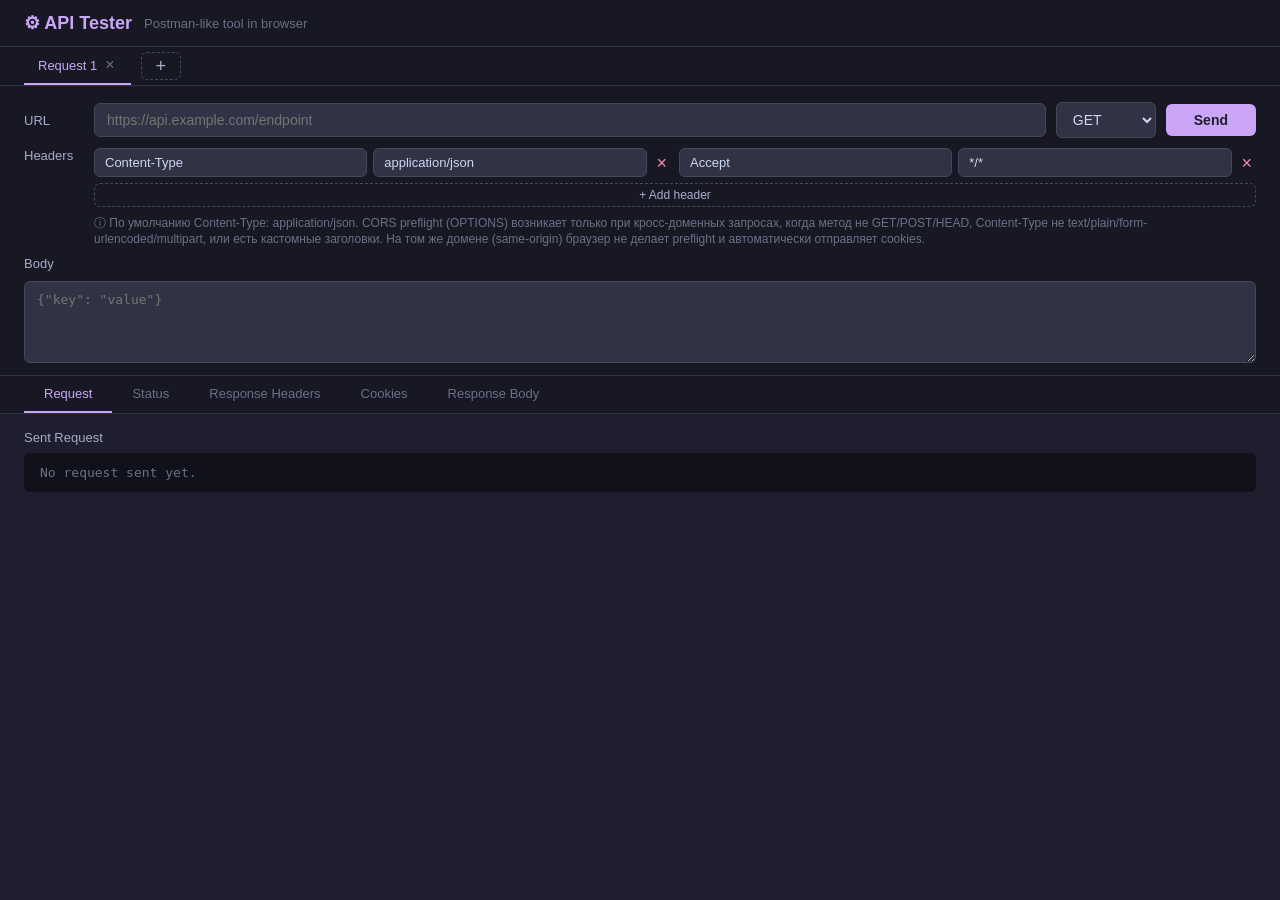
==== index.html @ 56a6bb6e "split index.html into 3 files" ====
<!DOCTYPE html>
<html lang="ru">
<head>
<meta charset="UTF-8">
<meta name="viewport" content="width=device-width, initial-scale=1.0">
<title>API Tester</title>
<link rel="stylesheet" href="./main.css">
</head>
<body>

<div class="container">
<header>
<h1>&#x2699; API Tester</h1>
<span>Postman-like tool in browser</span>
</header>

<div class="tab-bar" id="tabBar"></div>

<div class="request-panel">
<div class="row">
<label for="url">URL</label>
<input type="text" id="url" class="url-input" placeholder="https://api.example.com/endpoint">
<select id="method" class="method-select">
<option value="GET">GET</option>
<option value="POST">POST</option>
<option value="PUT">PUT</option>
<option value="PATCH">PATCH</option>
<option value="DELETE">DELETE</option>
<option value="HEAD">HEAD</option>
<option value="OPTIONS">OPTIONS</option>
</select>
<button id="sendBtn" class="send-btn">Send</button>
<span id="loading" class="loading">Sending...</span>
</div>

<div class="row" style="align-items: flex-start;">
<label>Headers</label>
<div style="flex:1; display:flex; flex-direction:column; gap:6px;">
<div id="headersList" class="headers-grid"></div>
<button class="add-header-btn" onclick="addHeader()">+ Add header</button>
    <div class="hint">&#x24d8; По умолчанию Content-Type: application/json. CORS preflight (OPTIONS) возникает только при кросс-доменных запросах, когда метод не GET/POST/HEAD, Content-Type не text/plain/form-urlencoded/multipart, или есть кастомные заголовки. На том же домене (same-origin) браузер не делает preflight и автоматически отправляет cookies.</div>
</div>
</div>

<div class="row" style="align-items: flex-start;">
<label>Body</label>
<textarea id="body" rows="4" placeholder='{"key": "value"}'></textarea>
</div>
</div>

<div class="response-panel">
<div class="resp-tabs">
<div class="resp-tab active" data-tab="request" onclick="switchRespTab('request')">Request</div>
<div class="resp-tab" data-tab="status" onclick="switchRespTab('status')">Status</div>
<div class="resp-tab" data-tab="headers" onclick="switchRespTab('headers')">Response Headers</div>
<div class="resp-tab" data-tab="cookies" onclick="switchRespTab('cookies')">Cookies</div>
<div class="resp-tab" data-tab="body" onclick="switchRespTab('body')">Response Body</div>
</div>

<div class="resp-content">
<div id="tab-request" class="resp-pane active">
<h3>Sent Request</h3>
<pre id="requestDisplay"><span style="color:#6c7086;">No request sent yet.</span></pre>
</div>
<div id="tab-status" class="resp-pane">
<h3>Status</h3>
<div id="statusDisplay"><span style="color:#6c7086;">No request sent yet.</span></div>
</div>
<div id="tab-headers" class="resp-pane">
<h3>Response Headers</h3>
<pre id="headersDisplay"><span style="color:#6c7086;">No request sent yet.</span></pre>
</div>
<div id="tab-cookies" class="resp-pane">
<h3>Cookies</h3>
<div id="cookieInfo" class="cookie-info"><span style="color:#6c7086;">No request sent yet.</span></div>
<div style="margin-bottom:8px;display:flex;gap:6px;align-items:center;">
<textarea id="cookiesEditor" rows="4" style="flex:1;background:#313244;border:1px solid #45475a;color:#cdd6f4;padding:8px 10px;border-radius:6px;font-size:13px;font-family:'JetBrains Mono','Cascadia Code','Fira Code',monospace;resize:vertical;" placeholder="name1=value1; name2=value2"></textarea>
<button id="saveCookiesBtn" style="background:#a6e3a1;color:#1e1e2e;border:none;padding:8px 16px;border-radius:6px;font-weight:600;font-size:13px;cursor:pointer;white-space:nowrap;">Save Cookies</button>
</div>
<div style="font-size:12px;color:#a6adc8;margin-bottom:6px;">Cookies stored by domain:</div>
<div id="cookiesDisplay"></div>
</div>
<div id="tab-body" class="resp-pane">
<h3>Response Body</h3>
<pre id="bodyDisplay"><span style="color:#6c7086;">No request sent yet.</span></pre>
</div>
</div>
</div>
</div>

<script src="./main.js"></script>
</body>
</html>
---- main.css ----
* { margin: 0; padding: 0; box-sizing: border-box; }
body { font-family: -apple-system, BlinkMacSystemFont, 'Segoe UI', Roboto, sans-serif; background: #1e1e2e; color: #cdd6f4; height: 100vh; }
.container { display: flex; flex-direction: column; height: 100vh; }
header { background: #181825; padding: 12px 24px; border-bottom: 1px solid #313244; display: flex; align-items: center; gap: 12px; }
header h1 { font-size: 18px; font-weight: 600; color: #cba6f7; }
header span { color: #6c7086; font-size: 13px; }

.tab-bar { background: #181825; border-bottom: 1px solid #313244; display: flex; align-items: center; padding: 0 24px; gap: 2px; overflow-x: auto; }
.tab-bar .tab-item { display: flex; align-items: center; gap: 6px; padding: 10px 14px; font-size: 13px; color: #6c7086; cursor: pointer; border-bottom: 2px solid transparent; white-space: nowrap; transition: all .15s; user-select: none; }
.tab-bar .tab-item:hover { color: #cdd6f4; }
.tab-bar .tab-item.active { color: #cba6f7; border-bottom-color: #cba6f7; }
.tab-bar .tab-item .close-btn { font-size: 16px; line-height: 1; color: #6c7086; background: none; border: none; cursor: pointer; padding: 0 2px; border-radius: 3px; }
.tab-bar .tab-item .close-btn:hover { color: #f38ba8; background: rgba(243,139,168,.15); }
.tab-bar .add-btn { background: none; border: 1px dashed #45475a; color: #a6adc8; padding: 4px 14px; border-radius: 6px; cursor: pointer; font-size: 18px; line-height: 1; margin-left: 8px; flex-shrink: 0; }
.tab-bar .add-btn:hover { border-color: #cba6f7; color: #cba6f7; }

.request-panel { padding: 16px 24px 12px; background: #181825; border-bottom: 1px solid #313244; display: flex; flex-direction: column; gap: 10px; }
.row { display: flex; gap: 10px; align-items: center; flex-wrap: wrap; }
.row label { font-size: 13px; font-weight: 500; color: #a6adc8; min-width: 60px; }
.row input, .row select { background: #313244; border: 1px solid #45475a; color: #cdd6f4; padding: 8px 12px; border-radius: 6px; font-size: 14px; }
.row input:focus, .row select:focus { outline: none; border-color: #cba6f7; }
.url-input { flex: 1; min-width: 200px; }
.method-select { width: 100px; }
.send-btn { background: #cba6f7; color: #1e1e2e; border: none; padding: 8px 28px; border-radius: 6px; font-weight: 600; font-size: 14px; cursor: pointer; transition: background .15s; white-space: nowrap; }
.send-btn:hover { background: #b4befe; }
.send-btn:disabled { opacity: .5; cursor: not-allowed; }
textarea { background: #313244; border: 1px solid #45475a; color: #cdd6f4; padding: 10px 12px; border-radius: 6px; font-size: 13px; font-family: 'JetBrains Mono', 'Cascadia Code', 'Fira Code', monospace; resize: vertical; width: 100%; }
textarea:focus { outline: none; border-color: #cba6f7; }
.headers-grid { display: grid; grid-template-columns: 1fr 1fr; gap: 8px; align-items: start; }
.header-pair { display: flex; gap: 6px; align-items: center; }
.header-pair input { flex: 1; background: #313244; border: 1px solid #45475a; color: #cdd6f4; padding: 6px 10px; border-radius: 6px; font-size: 13px; }
.header-pair input:focus { outline: none; border-color: #cba6f7; }
.header-pair .remove-btn { background: none; border: none; color: #f38ba8; cursor: pointer; font-size: 18px; line-height: 1; padding: 2px 4px; }
.add-header-btn { background: none; border: 1px dashed #45475a; color: #a6adc8; padding: 4px 12px; border-radius: 6px; cursor: pointer; font-size: 12px; }
.add-header-btn:hover { border-color: #cba6f7; color: #cba6f7; }
.hint { font-size: 12px; color: #6c7086; margin-top: 2px; }

.response-panel { flex: 1; display: flex; flex-direction: column; min-height: 0; }
.resp-tabs { display: flex; border-bottom: 1px solid #313244; background: #181825; padding: 0 24px; gap: 0; }
.resp-tab { padding: 10px 20px; font-size: 13px; color: #6c7086; cursor: pointer; border-bottom: 2px solid transparent; transition: all .15s; }
.resp-tab:hover { color: #cdd6f4; }
.resp-tab.active { color: #cba6f7; border-bottom-color: #cba6f7; }
.resp-content { flex: 1; overflow: auto; padding: 0; }
.resp-pane { display: none; padding: 16px 24px; height: 100%; }
.resp-pane.active { display: block; }
.resp-pane pre { background: #11111b; padding: 12px 16px; border-radius: 6px; font-size: 13px; font-family: 'JetBrains Mono', 'Cascadia Code', 'Fira Code', monospace; overflow: auto; white-space: pre-wrap; word-break: break-all; max-height: calc(100vh - 460px); }
.resp-pane h3 { font-size: 13px; font-weight: 500; color: #a6adc8; margin-bottom: 8px; }
.status-badge { display: inline-block; padding: 4px 12px; border-radius: 4px; font-size: 13px; font-weight: 600; }
.status-2xx { background: #a6e3a1; color: #1e1e2e; }
.status-3xx { background: #f9e2af; color: #1e1e2e; }
.status-4xx { background: #fab387; color: #1e1e2e; }
.status-5xx { background: #f38ba8; color: #1e1e2e; }
.cookie-info { font-size: 13px; color: #a6adc8; margin-bottom: 8px; }
.cookie-info span { color: #cdd6f4; }
.cookie-domain { color: #cba6f7; font-weight: 600; font-size: 13px; margin-top: 8px; }
.cookie-entry { font-size: 13px; font-family: 'JetBrains Mono', 'Cascadia Code', 'Fira Code', monospace; margin-left: 16px; }
.cookie-flags { color: #6c7086; font-size: 11px; }
.loading { display: none; color: #a6adc8; font-size: 13px; margin-left: 10px; }
.loading.active { display: inline; }
.error-text { color: #f38ba8; }
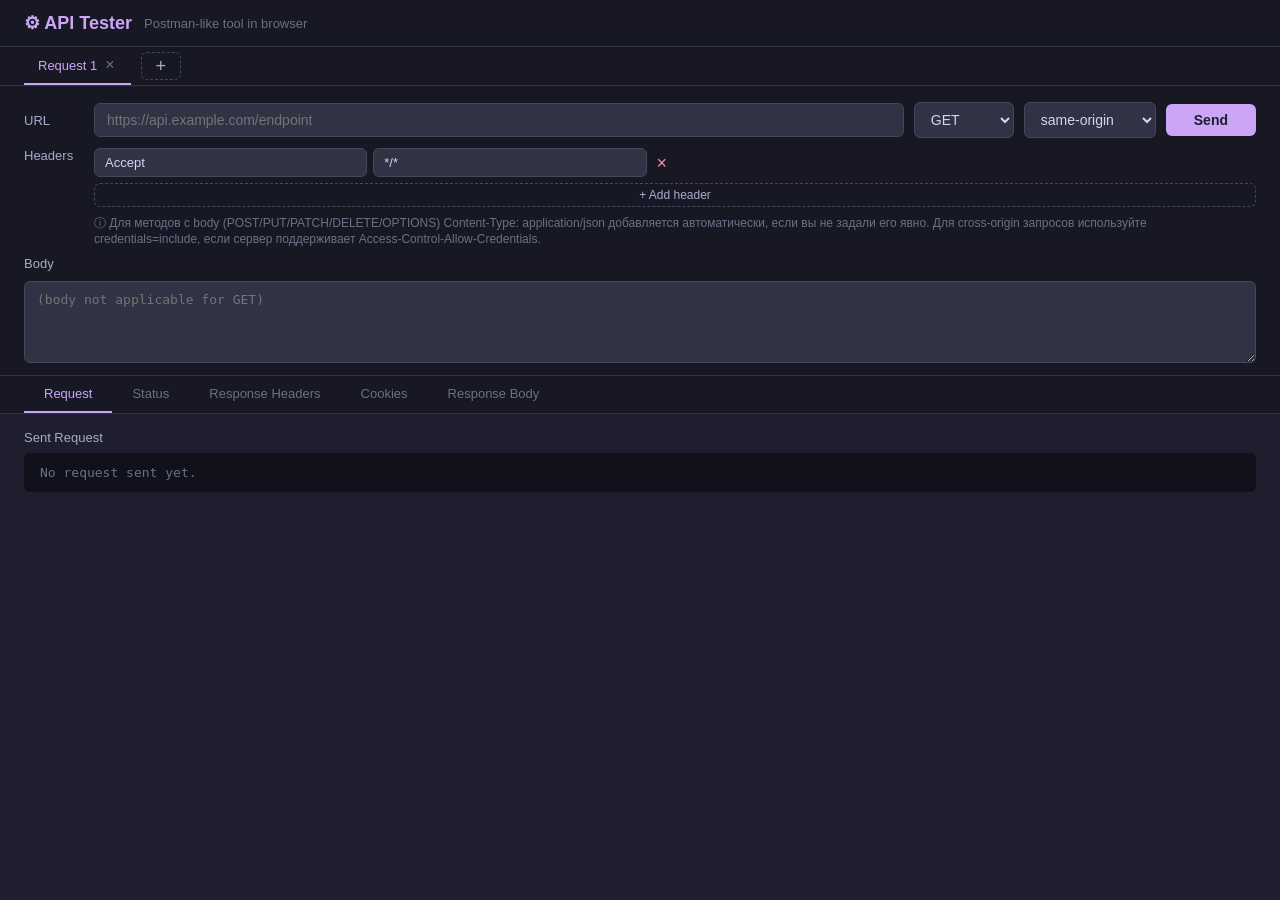
==== commit ad40747d: "add improvements" ====
--- a/index.html
+++ b/index.html
@@ -29,6 +29,11 @@
 <option value="HEAD">HEAD</option>
 <option value="OPTIONS">OPTIONS</option>
 </select>
+<select id="credentials" class="method-select" style="width:auto; min-width: 132px;">
+<option value="same-origin">same-origin</option>
+<option value="include">include</option>
+<option value="omit">omit</option>
+</select>
 <button id="sendBtn" class="send-btn">Send</button>
 <span id="loading" class="loading">Sending...</span>
 </div>
@@ -38,7 +43,7 @@
 <div style="flex:1; display:flex; flex-direction:column; gap:6px;">
 <div id="headersList" class="headers-grid"></div>
 <button class="add-header-btn" onclick="addHeader()">+ Add header</button>
-    <div class="hint">&#x24d8; По умолчанию Content-Type: application/json. CORS preflight (OPTIONS) возникает только при кросс-доменных запросах, когда метод не GET/POST/HEAD, Content-Type не text/plain/form-urlencoded/multipart, или есть кастомные заголовки. На том же домене (same-origin) браузер не делает preflight и автоматически отправляет cookies.</div>
+    <div class="hint">&#x24d8; Для методов с body (POST/PUT/PATCH/DELETE/OPTIONS) Content-Type: application/json добавляется автоматически, если вы не задали его явно. Для cross-origin запросов используйте credentials=include, если сервер поддерживает Access-Control-Allow-Credentials.</div>
 </div>
 </div>
 
--- a/main.css
+++ b/main.css
@@ -43,7 +43,7 @@
 .resp-content { flex: 1; overflow: auto; padding: 0; }
 .resp-pane { display: none; padding: 16px 24px; height: 100%; }
 .resp-pane.active { display: block; }
-.resp-pane pre { background: #11111b; padding: 12px 16px; border-radius: 6px; font-size: 13px; font-family: 'JetBrains Mono', 'Cascadia Code', 'Fira Code', monospace; overflow: auto; white-space: pre-wrap; word-break: break-all; max-height: calc(100vh - 460px); }
+.resp-pane pre { background: #11111b; padding: 12px 16px; border-radius: 6px; font-size: 13px; font-family: 'JetBrains Mono', 'Cascadia Code', 'Fira Code', monospace; overflow: auto; white-space: pre-wrap; word-break: break-all; max-height: none; }
 .resp-pane h3 { font-size: 13px; font-weight: 500; color: #a6adc8; margin-bottom: 8px; }
 .status-badge { display: inline-block; padding: 4px 12px; border-radius: 4px; font-size: 13px; font-weight: 600; }
 .status-2xx { background: #a6e3a1; color: #1e1e2e; }
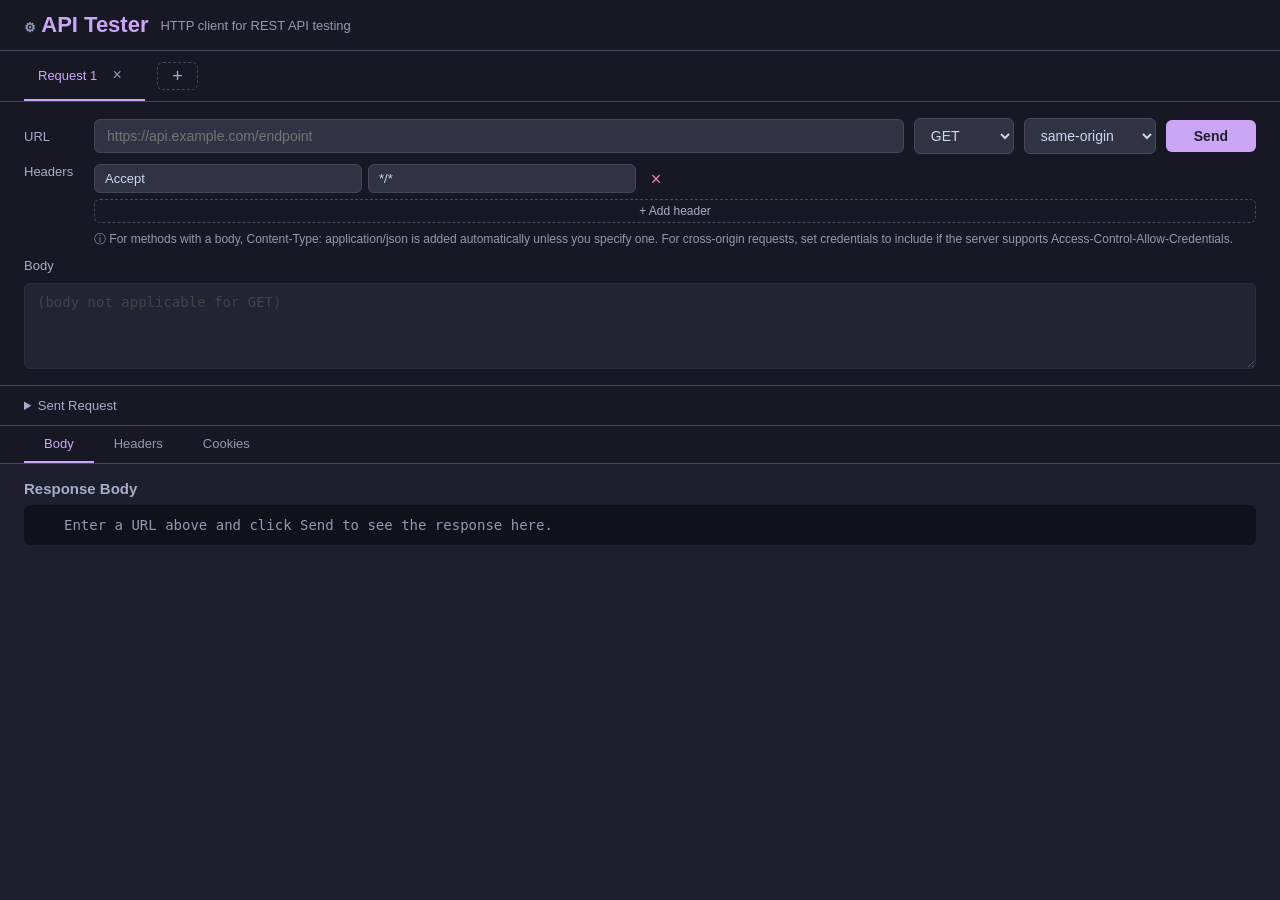
==== commit 0f30c10e: "fix" ====
--- a/index.html
+++ b/index.html
@@ -1,5 +1,5 @@
 <!DOCTYPE html>
-<html lang="ru">
+<html lang="en">
 <head>
 <meta charset="UTF-8">
 <meta name="viewport" content="width=device-width, initial-scale=1.0">
@@ -10,8 +10,8 @@
 
 <div class="container">
 <header>
-<h1>&#x2699; API Tester</h1>
-<span>Postman-like tool in browser</span>
+<h1><span aria-hidden="true">&#x2699;</span> API Tester</h1>
+<span>HTTP client for REST API testing</span>
 </header>
 
 <div class="tab-bar" id="tabBar"></div>
@@ -19,8 +19,9 @@
 <div class="request-panel">
 <div class="row">
 <label for="url">URL</label>
-<input type="text" id="url" class="url-input" placeholder="https://api.example.com/endpoint">
-<select id="method" class="method-select">
+<input type="text" id="url" class="url-input" placeholder="https://api.example.com/endpoint" aria-label="Request URL">
+<span id="urlError" class="url-error"></span>
+<select id="method" class="method-select" aria-label="HTTP method">
 <option value="GET">GET</option>
 <option value="POST">POST</option>
 <option value="PUT">PUT</option>
@@ -29,65 +30,73 @@
 <option value="HEAD">HEAD</option>
 <option value="OPTIONS">OPTIONS</option>
 </select>
-<select id="credentials" class="method-select" style="width:auto; min-width: 132px;">
+<select id="credentials" class="credentials-select" aria-label="Fetch credentials mode">
 <option value="same-origin">same-origin</option>
 <option value="include">include</option>
 <option value="omit">omit</option>
 </select>
-<button id="sendBtn" class="send-btn">Send</button>
-<span id="loading" class="loading">Sending...</span>
+<button id="sendBtn" class="send-btn" aria-label="Send request (Ctrl+Enter)">Send</button>
+<div class="loading-spinner" id="loadingSpinner" role="status" aria-label="Sending request"></div>
 </div>
 
-<div class="row" style="align-items: flex-start;">
-<label>Headers</label>
+<div class="row row-top">
+<span class="row-label">Headers</span>
 <div style="flex:1; display:flex; flex-direction:column; gap:6px;">
 <div id="headersList" class="headers-grid"></div>
-<button class="add-header-btn" onclick="addHeader()">+ Add header</button>
-    <div class="hint">&#x24d8; Для методов с body (POST/PUT/PATCH/DELETE/OPTIONS) Content-Type: application/json добавляется автоматически, если вы не задали его явно. Для cross-origin запросов используйте credentials=include, если сервер поддерживает Access-Control-Allow-Credentials.</div>
+<button id="addHeaderBtn" class="add-header-btn">+ Add header</button>
+<div class="hint">&#x24d8; For methods with a body, Content-Type: application/json is added automatically unless you specify one. For cross-origin requests, set credentials to include if the server supports Access-Control-Allow-Credentials.</div>
 </div>
 </div>
 
-<div class="row" style="align-items: flex-start;">
-<label>Body</label>
-<textarea id="body" rows="4" placeholder='{"key": "value"}'></textarea>
+<div class="row row-top">
+<label for="body">Body</label>
+<textarea id="body" rows="4" placeholder='{"key": "value"}' aria-label="Request body (ignored for GET/HEAD)"></textarea>
 </div>
 </div>
 
 <div class="response-panel">
-<div class="resp-tabs">
-<div class="resp-tab active" data-tab="request" onclick="switchRespTab('request')">Request</div>
-<div class="resp-tab" data-tab="status" onclick="switchRespTab('status')">Status</div>
-<div class="resp-tab" data-tab="headers" onclick="switchRespTab('headers')">Response Headers</div>
-<div class="resp-tab" data-tab="cookies" onclick="switchRespTab('cookies')">Cookies</div>
-<div class="resp-tab" data-tab="body" onclick="switchRespTab('body')">Response Body</div>
+<div class="request-details">
+<details id="requestDetails">
+<summary>Sent Request</summary>
+<pre id="requestDisplay"><span class="empty-state">No request sent yet.</span></pre>
+</details>
+</div>
+
+<div id="statusBar" class="status-bar" role="status" aria-live="polite">
+<div class="status-bar-left">
+<div id="statusBarBadge"></div>
+</div>
+<div class="status-bar-meta">
+<span id="statusBarTime"></span>
+<span id="statusBarSize"></span>
+</div>
+</div>
+<div id="statusStrip" class="status-strip"></div>
+
+<div class="resp-tabs" role="tablist" aria-label="Response panels">
+<div class="resp-tab active" role="tab" id="tab-btn-body" tabindex="0" aria-selected="true" aria-controls="tab-pane-body" data-tab="body">Body</div>
+<div class="resp-tab" role="tab" id="tab-btn-headers" tabindex="-1" aria-selected="false" aria-controls="tab-pane-headers" data-tab="headers">Headers</div>
+<div class="resp-tab" role="tab" id="tab-btn-cookies" tabindex="-1" aria-selected="false" aria-controls="tab-pane-cookies" data-tab="cookies">Cookies</div>
 </div>
 
 <div class="resp-content">
-<div id="tab-request" class="resp-pane active">
-<h3>Sent Request</h3>
-<pre id="requestDisplay"><span style="color:#6c7086;">No request sent yet.</span></pre>
+<div id="tab-pane-body" class="resp-pane active" role="tabpanel" aria-labelledby="tab-btn-body">
+<h3>Response Body</h3>
+<pre id="bodyDisplay"><span class="empty-state">Enter a URL above and click Send to see the response here.</span></pre>
 </div>
-<div id="tab-status" class="resp-pane">
-<h3>Status</h3>
-<div id="statusDisplay"><span style="color:#6c7086;">No request sent yet.</span></div>
+<div id="tab-pane-headers" class="resp-pane" role="tabpanel" aria-labelledby="tab-btn-headers">
+<h3>Response Headers</h3>
+<pre id="headersDisplay"><span class="empty-state">No request sent yet.</span></pre>
 </div>
-<div id="tab-headers" class="resp-pane">
-<h3>Response Headers</h3>
-<pre id="headersDisplay"><span style="color:#6c7086;">No request sent yet.</span></pre>
+<div id="tab-pane-cookies" class="resp-pane" role="tabpanel" aria-labelledby="tab-btn-cookies">
+<h3>Cookies</h3>
+<div id="cookieInfo" class="cookie-info"><span class="empty-state">No request sent yet.</span></div>
+<div style="margin-bottom:8px;display:flex;gap:6px;align-items:center;">
+<textarea id="cookiesEditor" class="cookies-editor" rows="4" placeholder="name1=value1; name2=value2" aria-label="Cookie editor"></textarea>
+<button id="saveCookiesBtn" class="save-cookies-btn">Save Locally</button>
 </div>
-<div id="tab-cookies" class="resp-pane">
-<h3>Cookies</h3>
-<div id="cookieInfo" class="cookie-info"><span style="color:#6c7086;">No request sent yet.</span></div>
-<div style="margin-bottom:8px;display:flex;gap:6px;align-items:center;">
-<textarea id="cookiesEditor" rows="4" style="flex:1;background:#313244;border:1px solid #45475a;color:#cdd6f4;padding:8px 10px;border-radius:6px;font-size:13px;font-family:'JetBrains Mono','Cascadia Code','Fira Code',monospace;resize:vertical;" placeholder="name1=value1; name2=value2"></textarea>
-<button id="saveCookiesBtn" style="background:#a6e3a1;color:#1e1e2e;border:none;padding:8px 16px;border-radius:6px;font-weight:600;font-size:13px;cursor:pointer;white-space:nowrap;">Save Cookies</button>
-</div>
-<div style="font-size:12px;color:#a6adc8;margin-bottom:6px;">Cookies stored by domain:</div>
+<div style="font-size:12px;color:var(--text-subtle);margin-bottom:6px;">Local cookie reference (per domain) — stored for reference only, not sent with requests.</div>
 <div id="cookiesDisplay"></div>
-</div>
-<div id="tab-body" class="resp-pane">
-<h3>Response Body</h3>
-<pre id="bodyDisplay"><span style="color:#6c7086;">No request sent yet.</span></pre>
 </div>
 </div>
 </div>
--- a/main.css
+++ b/main.css
@@ -1,60 +1,414 @@
+:root {
+  --bg-base: #1e1e2e;
+  --bg-mantle: #181825;
+  --bg-crust: #11111b;
+  --bg-surface: #313244;
+  --border: #45475a;
+  --text-primary: #cdd6f4;
+  --text-secondary: #a6adc8;
+  --text-subtle: #9399b2;
+  --accent: #cba6f7;
+  --accent-hover: #b4befe;
+  --success: #a6e3a1;
+  --warning: #f9e2af;
+  --danger: #fab387;
+  --error: #f38ba8;
+  --radius: 6px;
+  --shadow-panel: 0 1px 3px rgba(0,0,0,0.3);
+  --shadow-card: 0 2px 8px rgba(0,0,0,0.4);
+  --font-body: -apple-system, BlinkMacSystemFont, 'Segoe UI', Roboto, sans-serif;
+  --font-mono: 'JetBrains Mono', 'Cascadia Code', 'Fira Code', monospace;
+}
+
 * { margin: 0; padding: 0; box-sizing: border-box; }
-body { font-family: -apple-system, BlinkMacSystemFont, 'Segoe UI', Roboto, sans-serif; background: #1e1e2e; color: #cdd6f4; height: 100vh; }
-.container { display: flex; flex-direction: column; height: 100vh; }
-header { background: #181825; padding: 12px 24px; border-bottom: 1px solid #313244; display: flex; align-items: center; gap: 12px; }
-header h1 { font-size: 18px; font-weight: 600; color: #cba6f7; }
-header span { color: #6c7086; font-size: 13px; }
-
-.tab-bar { background: #181825; border-bottom: 1px solid #313244; display: flex; align-items: center; padding: 0 24px; gap: 2px; overflow-x: auto; }
-.tab-bar .tab-item { display: flex; align-items: center; gap: 6px; padding: 10px 14px; font-size: 13px; color: #6c7086; cursor: pointer; border-bottom: 2px solid transparent; white-space: nowrap; transition: all .15s; user-select: none; }
-.tab-bar .tab-item:hover { color: #cdd6f4; }
-.tab-bar .tab-item.active { color: #cba6f7; border-bottom-color: #cba6f7; }
-.tab-bar .tab-item .close-btn { font-size: 16px; line-height: 1; color: #6c7086; background: none; border: none; cursor: pointer; padding: 0 2px; border-radius: 3px; }
-.tab-bar .tab-item .close-btn:hover { color: #f38ba8; background: rgba(243,139,168,.15); }
-.tab-bar .add-btn { background: none; border: 1px dashed #45475a; color: #a6adc8; padding: 4px 14px; border-radius: 6px; cursor: pointer; font-size: 18px; line-height: 1; margin-left: 8px; flex-shrink: 0; }
-.tab-bar .add-btn:hover { border-color: #cba6f7; color: #cba6f7; }
-
-.request-panel { padding: 16px 24px 12px; background: #181825; border-bottom: 1px solid #313244; display: flex; flex-direction: column; gap: 10px; }
+
+body {
+  font-family: var(--font-body);
+  background: var(--bg-base);
+  color: var(--text-primary);
+  height: 100dvh;
+}
+
+.container { display: flex; flex-direction: column; height: 100dvh; }
+
+/* ---- Header ---- */
+header {
+  background: var(--bg-mantle);
+  padding: 12px 24px;
+  border-bottom: 1px solid var(--border);
+  display: flex; align-items: center; gap: 12px;
+}
+header h1 { font-size: 22px; font-weight: 700; color: var(--accent); }
+header span { color: var(--text-subtle); font-size: 13px; }
+
+/* ---- Request tab bar ---- */
+.tab-bar {
+  background: var(--bg-mantle);
+  border-bottom: 1px solid var(--border);
+  display: flex; align-items: center; padding: 0 24px; gap: 4px;
+  overflow-x: auto;
+}
+.tab-bar .tab-item {
+  display: flex; align-items: center; gap: 6px;
+  padding: 10px 14px; font-size: 13px; color: var(--text-subtle);
+  cursor: pointer; border-bottom: 2px solid transparent;
+  white-space: nowrap; user-select: none;
+  border-radius: var(--radius) var(--radius) 0 0;
+  transition: color .15s, border-color .15s;
+  outline: none;
+}
+.tab-bar .tab-item:hover { color: var(--text-primary); }
+.tab-bar .tab-item.active { color: var(--accent); border-bottom-color: var(--accent); }
+.tab-bar .tab-item:focus-visible {
+  outline: 2px solid var(--accent-hover); outline-offset: 2px;
+}
+.tab-bar .tab-item .close-btn {
+  font-size: 16px; line-height: 1; color: var(--text-subtle);
+  background: none; border: none; cursor: pointer;
+  padding: 4px 6px; border-radius: var(--radius);
+  transition: color .15s, background-color .15s;
+  min-width: 28px; min-height: 28px;
+}
+.tab-bar .tab-item .close-btn:hover {
+  color: var(--error); background: rgba(243,139,168,.15);
+}
+.tab-bar .tab-item .close-btn:focus-visible {
+  outline: 2px solid var(--accent-hover); outline-offset: 1px;
+}
+.tab-bar .add-btn {
+  background: none; border: 1px dashed var(--border);
+  color: var(--text-secondary); padding: 4px 14px;
+  border-radius: var(--radius); cursor: pointer;
+  font-size: 18px; line-height: 1; margin-left: 8px; flex-shrink: 0;
+  transition: border-color .15s, color .15s;
+  outline: none;
+}
+.tab-bar .add-btn:hover { border-color: var(--accent); color: var(--accent); }
+.tab-bar .add-btn:focus-visible {
+  outline: 2px solid var(--accent-hover); outline-offset: 2px;
+}
+
+/* ---- Request panel ---- */
+.request-panel {
+  padding: 16px 24px;
+  background: var(--bg-mantle);
+  border-bottom: 1px solid var(--border);
+  display: flex; flex-direction: column; gap: 10px;
+  box-shadow: var(--shadow-panel);
+}
+
 .row { display: flex; gap: 10px; align-items: center; flex-wrap: wrap; }
-.row label { font-size: 13px; font-weight: 500; color: #a6adc8; min-width: 60px; }
-.row input, .row select { background: #313244; border: 1px solid #45475a; color: #cdd6f4; padding: 8px 12px; border-radius: 6px; font-size: 14px; }
-.row input:focus, .row select:focus { outline: none; border-color: #cba6f7; }
+.row.row-top { align-items: flex-start; }
+.row label, .row-label {
+  font-size: 13px; font-weight: 500; color: var(--text-secondary);
+  min-width: 60px;
+}
+
+.row input, .row select {
+  background: var(--bg-surface);
+  border: 1px solid var(--border);
+  color: var(--text-primary);
+  padding: 8px 12px; border-radius: var(--radius); font-size: 14px;
+  transition: border-color .15s;
+  outline: none;
+}
+.row input:focus-visible, .row select:focus-visible {
+  outline: 2px solid var(--accent-hover);
+  outline-offset: 1px;
+  border-color: var(--accent);
+}
+
 .url-input { flex: 1; min-width: 200px; }
 .method-select { width: 100px; }
-.send-btn { background: #cba6f7; color: #1e1e2e; border: none; padding: 8px 28px; border-radius: 6px; font-weight: 600; font-size: 14px; cursor: pointer; transition: background .15s; white-space: nowrap; }
-.send-btn:hover { background: #b4befe; }
+.credentials-select { width: auto; min-width: 132px; }
+
+.send-btn {
+  background: var(--accent); color: var(--bg-base);
+  border: none; padding: 8px 28px; border-radius: var(--radius);
+  font-weight: 600; font-size: 14px; cursor: pointer;
+  transition: background-color .15s, opacity .15s;
+  white-space: nowrap; outline: none;
+}
+.send-btn:hover { background: var(--accent-hover); }
 .send-btn:disabled { opacity: .5; cursor: not-allowed; }
-textarea { background: #313244; border: 1px solid #45475a; color: #cdd6f4; padding: 10px 12px; border-radius: 6px; font-size: 13px; font-family: 'JetBrains Mono', 'Cascadia Code', 'Fira Code', monospace; resize: vertical; width: 100%; }
-textarea:focus { outline: none; border-color: #cba6f7; }
-.headers-grid { display: grid; grid-template-columns: 1fr 1fr; gap: 8px; align-items: start; }
+.send-btn:focus-visible {
+  outline: 2px solid var(--accent-hover); outline-offset: 2px;
+}
+
+/* Url error hint */
+.url-error {
+  display: none;
+  font-size: 12px; color: var(--error); margin-left: 10px;
+  white-space: nowrap;
+}
+.url-error.active { display: inline; }
+
+textarea {
+  background: var(--bg-surface);
+  border: 1px solid var(--border);
+  color: var(--text-primary);
+  padding: 10px 12px; border-radius: var(--radius); font-size: 14px;
+  font-family: var(--font-mono); resize: vertical; width: 100%;
+  transition: border-color .15s;
+  outline: none;
+}
+textarea:focus-visible {
+  outline: 2px solid var(--accent-hover);
+  outline-offset: 1px;
+  border-color: var(--accent);
+}
+textarea:disabled {
+  opacity: .45; cursor: not-allowed;
+}
+
+.headers-grid { display: grid; grid-template-columns: 1fr 1fr; gap: 10px; align-items: start; }
 .header-pair { display: flex; gap: 6px; align-items: center; }
-.header-pair input { flex: 1; background: #313244; border: 1px solid #45475a; color: #cdd6f4; padding: 6px 10px; border-radius: 6px; font-size: 13px; }
-.header-pair input:focus { outline: none; border-color: #cba6f7; }
-.header-pair .remove-btn { background: none; border: none; color: #f38ba8; cursor: pointer; font-size: 18px; line-height: 1; padding: 2px 4px; }
-.add-header-btn { background: none; border: 1px dashed #45475a; color: #a6adc8; padding: 4px 12px; border-radius: 6px; cursor: pointer; font-size: 12px; }
-.add-header-btn:hover { border-color: #cba6f7; color: #cba6f7; }
-.hint { font-size: 12px; color: #6c7086; margin-top: 2px; }
-
+.header-pair input {
+  flex: 1;
+  background: var(--bg-surface); border: 1px solid var(--border);
+  color: var(--text-primary); padding: 6px 10px;
+  border-radius: var(--radius); font-size: 13px;
+  transition: border-color .15s;
+  outline: none;
+}
+.header-pair input:focus-visible {
+  outline: 2px solid var(--accent-hover);
+  outline-offset: 1px;
+  border-color: var(--accent);
+}
+.header-pair .remove-btn {
+  background: none; border: none; color: var(--error);
+  cursor: pointer; font-size: 18px; line-height: 1;
+  padding: 4px 6px; border-radius: var(--radius);
+  transition: background-color .15s;
+  min-width: 28px; min-height: 28px;
+}
+.header-pair .remove-btn:hover { background: rgba(243,139,168,.1); }
+.header-pair .remove-btn:focus-visible {
+  outline: 2px solid var(--accent-hover); outline-offset: 1px;
+}
+
+.add-header-btn {
+  background: none; border: 1px dashed var(--border);
+  color: var(--text-secondary); padding: 4px 12px;
+  border-radius: var(--radius); cursor: pointer; font-size: 12px;
+  transition: border-color .15s, color .15s;
+  outline: none;
+}
+.add-header-btn:hover { border-color: var(--accent); color: var(--accent); }
+.add-header-btn:focus-visible {
+  outline: 2px solid var(--accent-hover); outline-offset: 2px;
+}
+
+.hint {
+  font-size: 12px; color: var(--text-subtle); margin-top: 2px;
+}
+
+/* ---- Response panel ---- */
 .response-panel { flex: 1; display: flex; flex-direction: column; min-height: 0; }
-.resp-tabs { display: flex; border-bottom: 1px solid #313244; background: #181825; padding: 0 24px; gap: 0; }
-.resp-tab { padding: 10px 20px; font-size: 13px; color: #6c7086; cursor: pointer; border-bottom: 2px solid transparent; transition: all .15s; }
-.resp-tab:hover { color: #cdd6f4; }
-.resp-tab.active { color: #cba6f7; border-bottom-color: #cba6f7; }
+
+/* Status bar — always visible after response */
+.status-bar {
+  display: none;
+  align-items: center; justify-content: space-between;
+  padding: 10px 24px;
+  background: var(--bg-crust);
+  border-bottom: 1px solid var(--border);
+  gap: 12px;
+}
+.status-bar.active { display: flex; }
+.status-bar-left { display: flex; align-items: center; gap: 10px; }
+.status-bar-meta {
+  font-size: 12px; color: var(--text-subtle);
+  display: flex; gap: 14px;
+}
+.status-bar-meta span { color: var(--text-secondary); }
+
+/* Status strip — color band */
+.status-strip {
+  display: none;
+  height: 2px; width: 100%;
+}
+.status-strip.active { display: block; }
+.status-strip.strip-2xx { background: var(--success); }
+.status-strip.strip-3xx { background: var(--warning); }
+.status-strip.strip-4xx { background: var(--danger); }
+.status-strip.strip-5xx { background: var(--error); }
+.status-strip.strip-err { background: var(--error); }
+
+/* Sent request details (collapsible) */
+.request-details {
+  background: var(--bg-mantle);
+  border-bottom: 1px solid var(--border);
+  padding: 8px 24px;
+}
+.request-details summary {
+  font-size: 13px; color: var(--text-secondary); cursor: pointer;
+  user-select: none; padding: 4px 0;
+}
+.request-details summary:hover { color: var(--text-primary); }
+.request-details summary:focus-visible {
+  outline: 2px solid var(--accent-hover); outline-offset: 2px;
+}
+.request-details pre { margin-top: 6px; }
+
+/* Response tabs */
+.resp-tabs {
+  display: flex; border-bottom: 1px solid var(--border);
+  background: var(--bg-mantle); padding: 0 24px; gap: 0;
+}
+.resp-tab {
+  padding: 10px 20px; font-size: 13px; color: var(--text-subtle);
+  cursor: pointer; border-bottom: 2px solid transparent;
+  transition: color .15s, border-color .15s;
+  outline: none;
+}
+.resp-tab:hover { color: var(--text-primary); }
+.resp-tab.active { color: var(--accent); border-bottom-color: var(--accent); }
+.resp-tab:focus-visible {
+  outline: 2px solid var(--accent-hover); outline-offset: 2px;
+}
+
+/* Response content panes */
 .resp-content { flex: 1; overflow: auto; padding: 0; }
 .resp-pane { display: none; padding: 16px 24px; height: 100%; }
 .resp-pane.active { display: block; }
-.resp-pane pre { background: #11111b; padding: 12px 16px; border-radius: 6px; font-size: 13px; font-family: 'JetBrains Mono', 'Cascadia Code', 'Fira Code', monospace; overflow: auto; white-space: pre-wrap; word-break: break-all; max-height: none; }
-.resp-pane h3 { font-size: 13px; font-weight: 500; color: #a6adc8; margin-bottom: 8px; }
-.status-badge { display: inline-block; padding: 4px 12px; border-radius: 4px; font-size: 13px; font-weight: 600; }
-.status-2xx { background: #a6e3a1; color: #1e1e2e; }
-.status-3xx { background: #f9e2af; color: #1e1e2e; }
-.status-4xx { background: #fab387; color: #1e1e2e; }
-.status-5xx { background: #f38ba8; color: #1e1e2e; }
-.cookie-info { font-size: 13px; color: #a6adc8; margin-bottom: 8px; }
-.cookie-info span { color: #cdd6f4; }
-.cookie-domain { color: #cba6f7; font-weight: 600; font-size: 13px; margin-top: 8px; }
-.cookie-entry { font-size: 13px; font-family: 'JetBrains Mono', 'Cascadia Code', 'Fira Code', monospace; margin-left: 16px; }
-.cookie-flags { color: #6c7086; font-size: 11px; }
-.loading { display: none; color: #a6adc8; font-size: 13px; margin-left: 10px; }
-.loading.active { display: inline; }
-.error-text { color: #f38ba8; }
+.resp-pane pre {
+  background: var(--bg-crust); padding: 12px 16px;
+  border-radius: var(--radius); font-size: 14px;
+  font-family: var(--font-mono); overflow: auto;
+  white-space: pre-wrap; overflow-wrap: break-word;
+  max-height: none;
+}
+.resp-pane h3 {
+  font-size: 15px; font-weight: 600; color: var(--text-secondary);
+  margin-bottom: 8px;
+}
+
+.status-badge {
+  display: inline-block; padding: 4px 12px;
+  border-radius: var(--radius); font-size: 14px; font-weight: 700;
+}
+.status-2xx { background: var(--success); color: var(--bg-base); }
+.status-3xx { background: var(--warning); color: var(--bg-base); }
+.status-4xx { background: var(--danger); color: var(--bg-base); }
+.status-5xx { background: var(--error); color: var(--bg-base); }
+
+.cookie-info { font-size: 13px; color: var(--text-secondary); margin-bottom: 8px; }
+.cookie-info span { color: var(--text-primary); }
+
+/* Cookie editor */
+.cookies-editor {
+  flex: 1;
+  background: var(--bg-surface);
+  border: 1px solid var(--border);
+  color: var(--text-primary);
+  padding: 8px 10px;
+  border-radius: var(--radius);
+  font-size: 14px;
+  font-family: var(--font-mono);
+  resize: vertical;
+}
+.cookies-editor:focus {
+  outline: 2px solid var(--accent-hover);
+  outline-offset: 1px;
+  border-color: var(--accent);
+}
+
+.save-cookies-btn {
+  background: var(--success);
+  color: var(--bg-base);
+  border: none;
+  padding: 8px 16px;
+  border-radius: var(--radius);
+  font-weight: 600; font-size: 13px;
+  cursor: pointer;
+  white-space: nowrap;
+  transition: opacity .15s;
+  outline: none;
+}
+.save-cookies-btn:hover { opacity: .85; }
+.save-cookies-btn:focus-visible {
+  outline: 2px solid var(--accent-hover); outline-offset: 2px;
+}
+
+.cookie-domain { color: var(--accent); font-weight: 600; font-size: 13px; margin-top: 8px; }
+.cookie-entry { font-size: 13px; font-family: var(--font-mono); margin-left: 16px; }
+.cookie-flags { color: var(--text-subtle); font-size: 11px; }
+
+/* Loading spinner */
+.loading-spinner {
+  display: none;
+  width: 14px; height: 14px;
+  border: 2px solid var(--text-subtle);
+  border-top-color: var(--accent);
+  border-radius: 50%;
+  animation: spin .6s linear infinite;
+  margin-left: 8px;
+  flex-shrink: 0;
+}
+.loading-spinner.active { display: inline-block; }
+
+@keyframes spin {
+  to { transform: rotate(360deg); }
+}
+
+.error-text { color: var(--error); }
+
+/* Empty state */
+.empty-state {
+  color: var(--text-subtle);
+  font-size: 14px;
+  padding: 32px 24px;
+  text-align: center;
+}
+
+/* ---- Scrollbar ---- */
+::-webkit-scrollbar { width: 8px; height: 8px; }
+::-webkit-scrollbar-track { background: var(--bg-mantle); }
+::-webkit-scrollbar-thumb {
+  background: var(--border); border-radius: 4px;
+}
+::-webkit-scrollbar-thumb:hover { background: var(--text-subtle); }
+
+/* ---- Responsive ---- */
+@media (max-width: 768px) {
+  header { padding: 10px 16px; }
+  .tab-bar { padding: 0 16px; }
+  .request-panel { padding: 12px 16px; }
+  .resp-pane { padding: 12px 16px; }
+  .resp-tabs { padding: 0 16px; }
+  .status-bar { padding: 8px 16px; }
+  .request-details { padding: 6px 16px; }
+  .headers-grid { grid-template-columns: 1fr; }
+  .url-input { min-width: 140px; }
+}
+
+@media (max-width: 480px) {
+  header { gap: 8px; }
+  header h1 { font-size: 18px; }
+  header span { display: none; }
+  .tab-bar { padding: 0 8px; gap: 1px; }
+  .tab-bar .tab-item { padding: 8px 10px; font-size: 12px; }
+  .request-panel { padding: 10px 12px; gap: 8px; }
+  .resp-pane { padding: 10px 12px; }
+  .resp-tabs { padding: 0 12px; }
+  .resp-tab { padding: 8px 14px; font-size: 12px; }
+  .status-bar { padding: 8px 12px; flex-wrap: wrap; }
+  .status-bar-meta { gap: 8px; }
+  .row { gap: 8px; }
+  .row label { min-width: 48px; font-size: 12px; }
+  .send-btn { padding: 8px 20px; font-size: 13px; }
+  .credentials-select { min-width: 100px; font-size: 12px; }
+}
+
+/* Reduced motion */
+@media (prefers-reduced-motion: reduce) {
+  *,
+  *::before,
+  *::after {
+    transition-duration: 0s !important;
+    animation-duration: 0s !important;
+    animation-iteration-count: 1 !important;
+  }
+}
